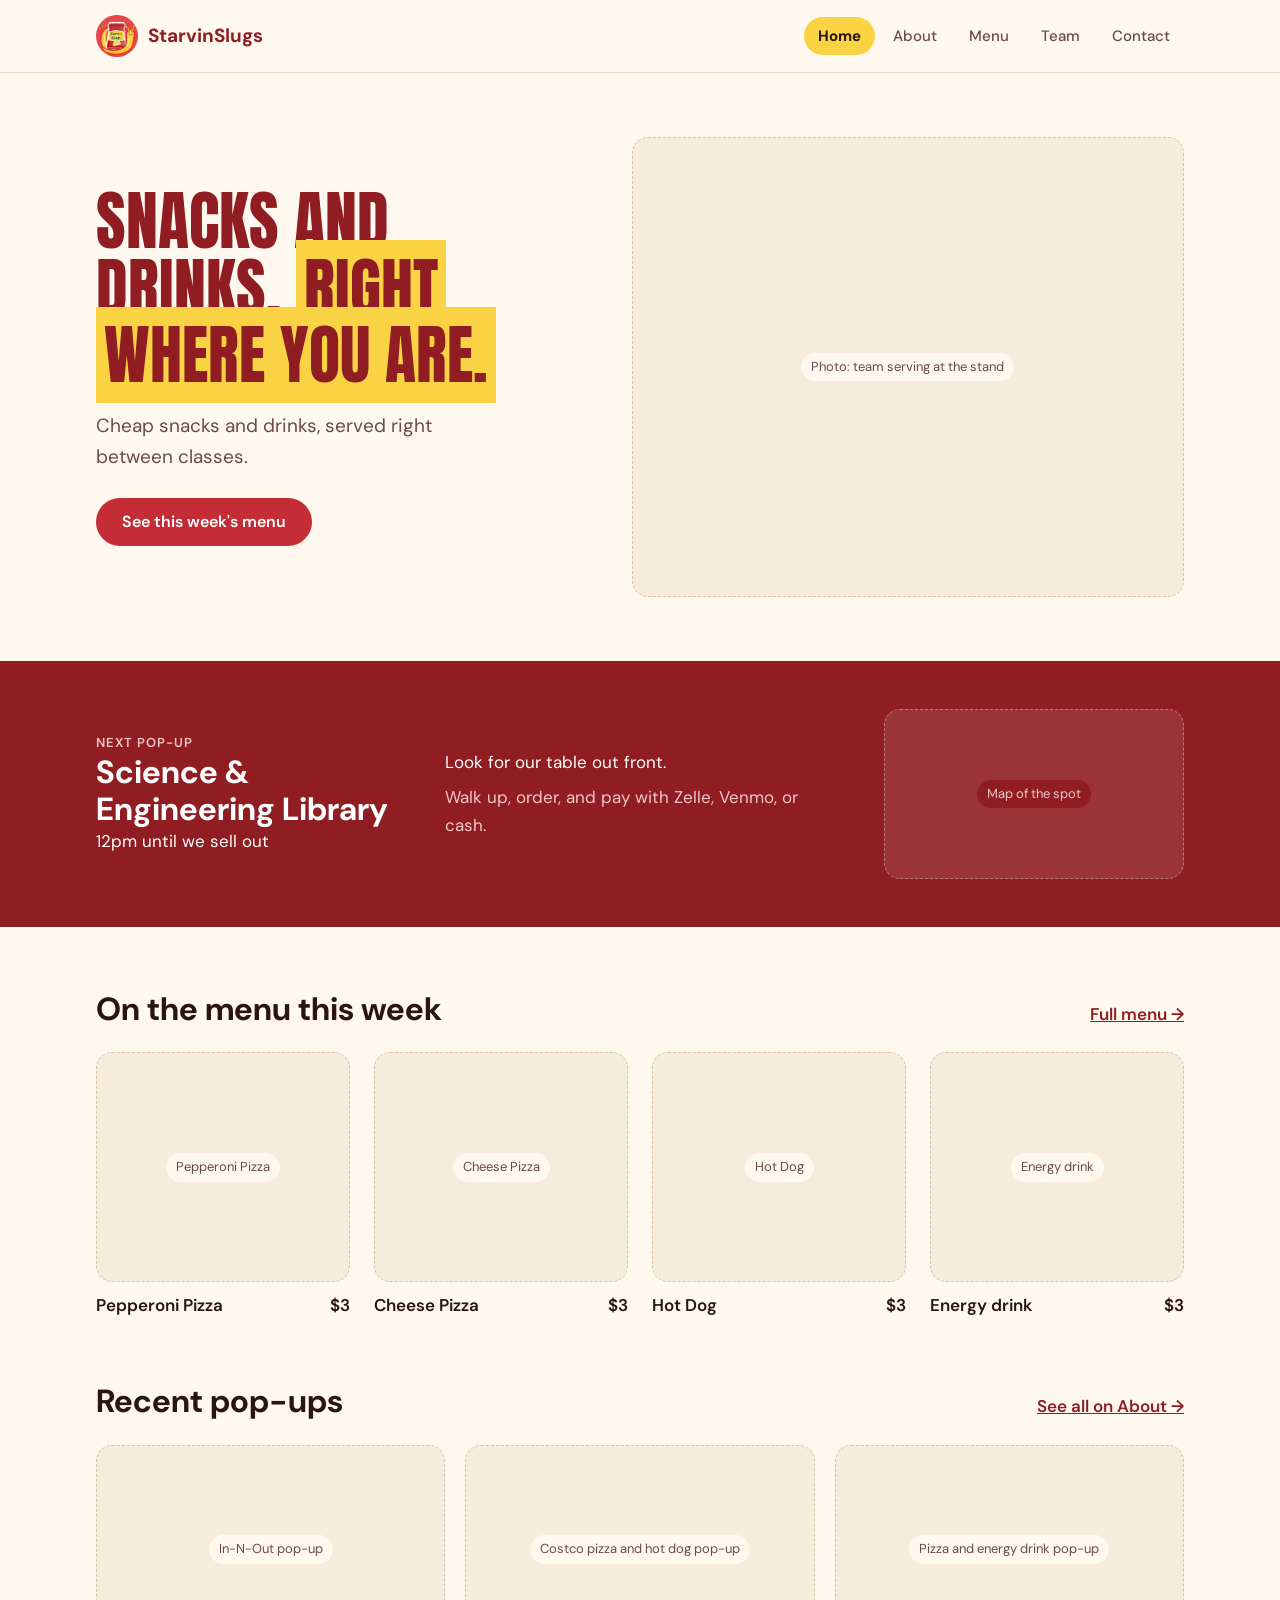
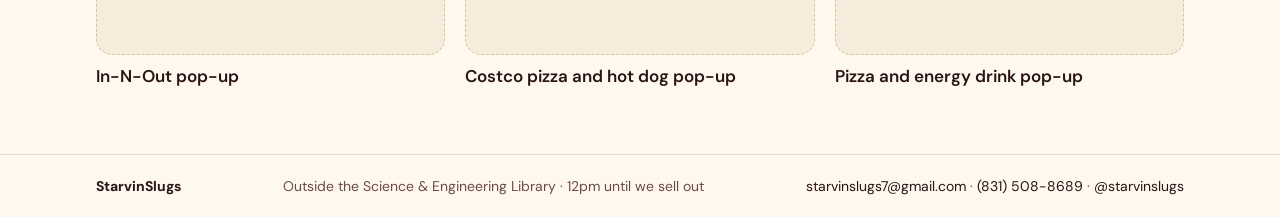
==== index.html @ a4594f16 "Add files via upload" ====
<!doctype html>
<html lang="en">
<head>
  <meta charset="utf-8">
  <meta name="viewport" content="width=device-width, initial-scale=1">
  <title>StarvinSlugs — Snacks and drinks, right where you are</title>
  <meta name="description" content="Student-run snack stand selling cheap pizza, hot dogs, and energy drinks between classes.">
  <meta name="theme-color" content="#fff8ee">
  <link rel="icon" href="logo.png?v=2">
  <link rel="apple-touch-icon" href="logo.png?v=2">
  <link rel="preconnect" href="https://fonts.googleapis.com">
  <link rel="preconnect" href="https://fonts.gstatic.com" crossorigin>
  <link href="https://fonts.googleapis.com/css2?family=Anton&family=DM+Sans:wght@400;500;600;700&display=swap" rel="stylesheet">
  <link rel="stylesheet" href="styles.css">
</head>
<body data-page="home">
<main>

  <section class="wrap hero">
    <div>
      <h1>Snacks and drinks, <mark>right where you are.</mark></h1>
      <p>Cheap snacks and drinks, served right between classes.</p>
      <a class="btn" href="menu.html">See this week's menu</a>
    </div>
    <div data-photo="homeHero" data-label="Photo: team serving at the stand"></div>
  </section>

  <section class="band">
    <div class="wrap">
      <div>
        <div class="label">Next pop-up</div>
        <div class="big" data-fill="NEXT_POPUP.location"></div>
        <div data-fill="NEXT_POPUP.time"></div>
      </div>
      <div>
        <p data-fill="NEXT_POPUP.howToSpot"></p>
        <p style="color:#f3c7c9;margin-top:8px">Walk up, order, and pay with <span data-fill="SITE.payment"></span>.</p>
      </div>
      <div data-photo="map" data-label="Map of the spot"></div>
    </div>
  </section>

  <section class="wrap section">
    <div class="row-head"><h2 class="h2">On the menu this week</h2><a class="link" href="menu.html">Full menu →</a></div>
    <div class="tiles" id="home-menu"></div>
  </section>

  <section class="wrap section" style="padding-top:0">
    <div class="row-head"><h2 class="h2">Recent pop-ups</h2><a class="link" href="about.html">See all on About →</a></div>
    <div class="popups3" id="home-popups"></div>
  </section>
</main>
<script src="data.js"></script>
<script src="app.js"></script>
</body>
</html>
---- styles.css ----
/* ---------- Colors & fonts (from the logo) ---------- */
:root {
  --red: #c42d35;
  --red-dark: #8f1d22;
  --yellow: #f9d343;
  --cream: #fff8ee;
  --sand: #f6ecdc;
  --ink: #2a1414;
  --muted: #6b4a4a;
  --line: #ead9c4;
  --white: #ffffff;

  --font-display: "Anton", Impact, sans-serif;
  --font-body: "DM Sans", system-ui, sans-serif;
  --max: 1136px;
}

* { box-sizing: border-box; }
html { -webkit-text-size-adjust: 100%; }
body {
  margin: 0;
  background: var(--cream);
  color: var(--ink);
  font-family: var(--font-body);
  font-size: 17px;
  line-height: 1.6;
  display: flex;
  flex-direction: column;
  min-height: 100vh;
}
main { flex: 1; }
img { max-width: 100%; display: block; }
a { color: inherit; }
h1, h2, h3 { margin: 0; line-height: 1.15; text-wrap: balance; }
p { margin: 0; }
:focus-visible { outline: 3px solid var(--red); outline-offset: 3px; }

.wrap { width: 100%; max-width: var(--max); margin: 0 auto; padding-inline: 24px; }
.section { padding-block: 64px; }
.h2 { font-size: 32px; font-weight: 700; }
.muted { color: var(--muted); }
.label { font-size: 13px; font-weight: 600; letter-spacing: .08em; text-transform: uppercase; color: var(--muted); }
.row-head { display: flex; align-items: baseline; justify-content: space-between; gap: 16px; margin-bottom: 24px; flex-wrap: wrap; }
.link { font-weight: 600; color: var(--red-dark); }

/* ---------- Buttons ---------- */
.btn {
  display: inline-flex; align-items: center; justify-content: center;
  height: 48px; padding: 0 26px; border-radius: 999px;
  background: var(--red); color: var(--white); border: 0;
  font: inherit; font-size: 16px; font-weight: 600; text-decoration: none; cursor: pointer;
}
.btn:hover { background: var(--red-dark); }

/* ---------- Photos & placeholders ---------- */
.photo { position: relative; border-radius: 16px; overflow: hidden; background: var(--sand); }
.photo img { width: 100%; height: 100%; object-fit: cover; }
.photo.empty { display: flex; align-items: center; justify-content: center; border: 1.5px dashed #d8c3a5; }
.photo.empty span { font-size: 13px; color: var(--muted); background: var(--cream); padding: 4px 10px; border-radius: 999px; text-align: center; max-width: 85%; }

/* ---------- Header ---------- */
.site-header { position: sticky; top: 0; z-index: 10; background: rgba(255, 248, 238, .94); backdrop-filter: blur(8px); border-bottom: 1px solid var(--line); }
.site-header .wrap { display: flex; align-items: center; justify-content: space-between; height: 72px; gap: 16px; }
.brand { display: flex; align-items: center; gap: 10px; text-decoration: none; font-weight: 700; font-size: 19px; color: var(--red-dark); }
.brand img { width: 42px; height: 42px; border-radius: 50%; object-fit: cover; }
.nav { display: flex; gap: 4px; }
.nav a { padding: 7px 14px; border-radius: 999px; text-decoration: none; font-size: 15px; font-weight: 500; color: var(--muted); }
.nav a:hover { color: var(--ink); }
.nav a[aria-current="page"] { background: var(--yellow); color: var(--ink); font-weight: 700; }

/* ---------- Footer ---------- */
.site-footer { border-top: 1px solid var(--line); }
.site-footer .wrap { display: flex; flex-wrap: wrap; justify-content: space-between; gap: 8px 24px; padding-block: 20px; font-size: 14px; color: var(--muted); }
.site-footer b { color: var(--ink); }
.site-footer a { color: var(--ink); text-decoration: none; }

/* ---------- Home: hero ---------- */
.hero { display: grid; grid-template-columns: 1fr 1.15fr; gap: 56px; align-items: center; padding-block: 64px; }
.hero h1 { font-family: var(--font-display); font-weight: 400; font-size: 64px; line-height: 1.05; text-transform: uppercase; color: var(--red-dark); }
.hero h1 mark { background: var(--yellow); color: var(--red-dark); padding: 0 8px; -webkit-box-decoration-break: clone; box-decoration-break: clone; }
.hero p { font-size: 19px; color: var(--muted); margin: 22px 0 26px; max-width: 32ch; }
.hero .photo { height: 460px; }

/* ---------- Home: next pop-up band ---------- */
.band { background: var(--red-dark); color: var(--white); }
.band .wrap { display: grid; grid-template-columns: 1fr 1.3fr 300px; gap: 48px; align-items: center; padding-block: 48px; }
.band .label { color: #f3c7c9; }
.band .big { font-size: 32px; font-weight: 700; line-height: 1.15; }
.band .photo { height: 170px; background: rgba(255,255,255,.1); border-color: rgba(255,255,255,.35); }
.band .photo.empty span { background: var(--red-dark); color: #f3c7c9; }

/* ---------- Food tiles ---------- */
.tiles { display: grid; grid-template-columns: repeat(4, minmax(0, 1fr)); gap: 24px; }
.tile .photo { height: 230px; }
.tile .cap { display: flex; justify-content: space-between; gap: 12px; margin-top: 10px; font-weight: 600; }
.tile.sold { opacity: .5; }
.tile.sold .name { text-decoration: line-through; }

.popups3 { display: grid; grid-template-columns: repeat(3, minmax(0, 1fr)); gap: 20px; }
.popups3 .photo { height: 210px; }
.popup-cap { margin-top: 8px; font-weight: 600; }

/* ---------- About ---------- */
.intro h1 { font-size: 52px; font-weight: 700; }
.intro p { margin-top: 12px; font-size: 19px; color: var(--muted); max-width: 52ch; }
.split { display: grid; grid-template-columns: 1fr 1fr; gap: 56px; align-items: center; }
.split .photo { height: 380px; }
.split p { margin-top: 14px; font-size: 18px; color: var(--muted); }
.mission { background: var(--red-dark); color: var(--white); }
.mission .label { color: #f3c7c9; }
.mission p { margin-top: 12px; font-size: 32px; line-height: 1.35; font-weight: 600; max-width: 30ch; }
.collage { display: grid; grid-template-columns: 2fr 1fr; grid-template-rows: 210px 210px; gap: 16px; }
.collage .big { grid-row: 1 / 3; }

/* ---------- Menu ---------- */
.menu-head { display: flex; align-items: flex-end; justify-content: space-between; gap: 24px; flex-wrap: wrap; }
.menu-head h1 { font-size: 46px; font-weight: 700; }
.chip { background: var(--white); border: 1px solid var(--line); border-radius: 14px; padding: 14px 20px; display: flex; gap: 28px; flex-wrap: wrap; }
.chip b { display: block; }
.cards3 { display: grid; grid-template-columns: repeat(3, minmax(0, 1fr)); gap: 20px; }
.card { background: var(--white); border: 1px solid var(--line); border-radius: 16px; overflow: hidden; }
.card .photo { height: 210px; border-radius: 0; }
.card .body { padding: 16px 18px; display: flex; justify-content: space-between; gap: 12px; font-size: 17px; font-weight: 600; }
.card .note { display: block; font-size: 14px; font-weight: 400; color: var(--muted); }
.card.sold { opacity: .5; }
.card.sold .name { text-decoration: line-through; }
.badge { display: inline-block; margin-left: 6px; padding: 1px 8px; border-radius: 999px; background: var(--ink); color: var(--white); font-size: 11px; vertical-align: middle; }
.deals { background: var(--red-dark); color: var(--white); border-radius: 16px; padding: 24px; display: flex; flex-direction: column; gap: 14px; }
.deals h3 { font-size: 20px; }
.deals li { list-style: none; border-top: 1px solid rgba(255,255,255,.25); padding-top: 12px; display: flex; justify-content: space-between; gap: 12px; }
.deals ul { margin: 0; padding: 0; display: flex; flex-direction: column; gap: 12px; }
.deals small { display: block; color: #f3c7c9; font-size: 14px; }

/* ---------- Team ---------- */
.team-top { display: grid; grid-template-columns: 1fr 2fr; gap: 48px; align-items: center; }
.team-top h1 { font-size: 44px; font-weight: 700; }
.team-top .photo { height: 480px; }
.people { display: flex; flex-wrap: wrap; justify-content: center; gap: 28px 24px; }
.person { width: calc((100% - 72px) / 4); }
.person .photo { aspect-ratio: 1 / 1; max-width: 100%; }
.person b { display: block; margin-top: 10px; }
.person span { font-size: 13px; font-weight: 600; letter-spacing: .06em; text-transform: uppercase; color: var(--muted); }
.divider { border: 0; border-top: 1.5px solid var(--line); margin: 48px 0 32px; }

/* ---------- Contact ---------- */
.contact-top { display: grid; grid-template-columns: 1fr 1fr; gap: 64px; align-items: center; }
.contact-top h1 { font-size: 52px; font-weight: 700; }
.contact-top p { margin: 16px 0 22px; font-size: 18px; color: var(--muted); }
.email-row { display: flex; align-items: center; gap: 18px; flex-wrap: wrap; }
.email-row strong { font-size: 20px; }
.form-card { background: var(--sand); border-radius: 18px; padding: 32px; }
.form-card h2 { font-size: 24px; margin-bottom: 16px; }
form { display: flex; flex-direction: column; gap: 14px; }
fieldset { border: 0; margin: 0; padding: 0; display: flex; gap: 20px; align-items: center; flex-wrap: wrap; }
legend { font-size: 14px; font-weight: 600; margin-bottom: 6px; padding: 0; }
.field { display: flex; flex-direction: column; gap: 6px; font-size: 14px; font-weight: 600; }
.field input { height: 46px; border: 1.5px solid #d8c3a5; border-radius: 10px; padding: 0 12px; font: inherit; font-weight: 400; background: var(--white); color: var(--ink); }
.radio { display: flex; gap: 6px; align-items: center; font-size: 15px; }
.form-msg { font-size: 14px; font-weight: 600; color: var(--red-dark); }
.faq { display: grid; grid-template-columns: repeat(3, minmax(0, 1fr)); gap: 28px 48px; }
.faq div { border-top: 1.5px solid var(--line); padding-top: 16px; }
.faq h3 { font-size: 18px; }
.faq p { margin-top: 6px; color: var(--muted); }

/* ---------- Tablets ---------- */
@media (max-width: 960px) {
  .band .wrap { grid-template-columns: 1fr 1fr; }
  .band .photo { grid-column: 1 / -1; }
  .tiles { grid-template-columns: repeat(2, minmax(0, 1fr)); }
  .faq { grid-template-columns: 1fr; }
}

/* ---------- Phones ---------- */
@media (max-width: 720px) {
  body { font-size: 16px; }
  .wrap { padding-inline: 16px; }
  .section { padding-block: 40px; }
  .h2 { font-size: 24px; }
  .site-header .wrap { height: 60px; }
  .brand span { display: none; }
  .brand img { width: 34px; height: 34px; }
  .nav a { padding: 6px 8px; font-size: 13px; }
  .hero, .split, .team-top, .contact-top { grid-template-columns: 1fr; gap: 24px; }
  .hero { padding-block: 24px 40px; }
  .hero .photo { order: -1; height: 260px; }
  .hero h1 { font-size: 40px; }
  .band .wrap { grid-template-columns: 1fr; gap: 16px; padding-block: 28px; }
  .band .big { font-size: 26px; }
  .tile .photo { height: 150px; }
  .popups3 { grid-template-columns: repeat(3, minmax(0, 1fr)); gap: 10px; }
  .popups3 .photo { height: 110px; }
  .popup-cap { font-size: 13px; }
  .intro h1, .contact-top h1 { font-size: 36px; }
  .split .photo { height: 220px; order: 2; }
  .mission p { font-size: 22px; }
  .collage { grid-template-columns: 1fr 1fr; grid-template-rows: 200px 120px; }
  .collage .big { grid-row: auto; grid-column: 1 / -1; }
  .menu-head h1 { font-size: 32px; }
  .cards3 { grid-template-columns: 1fr; }
  .card .photo { height: 180px; }
  .team-top h1 { font-size: 34px; }
  .team-top .photo { height: 240px; }
  .person { width: calc((100% - 14px) / 2); }
  .people { gap: 20px 14px; }
  .form-card { padding: 20px; }
  .form-card .btn { width: 100%; }
}

@media (prefers-reduced-motion: reduce) { * { transition: none !important; } }
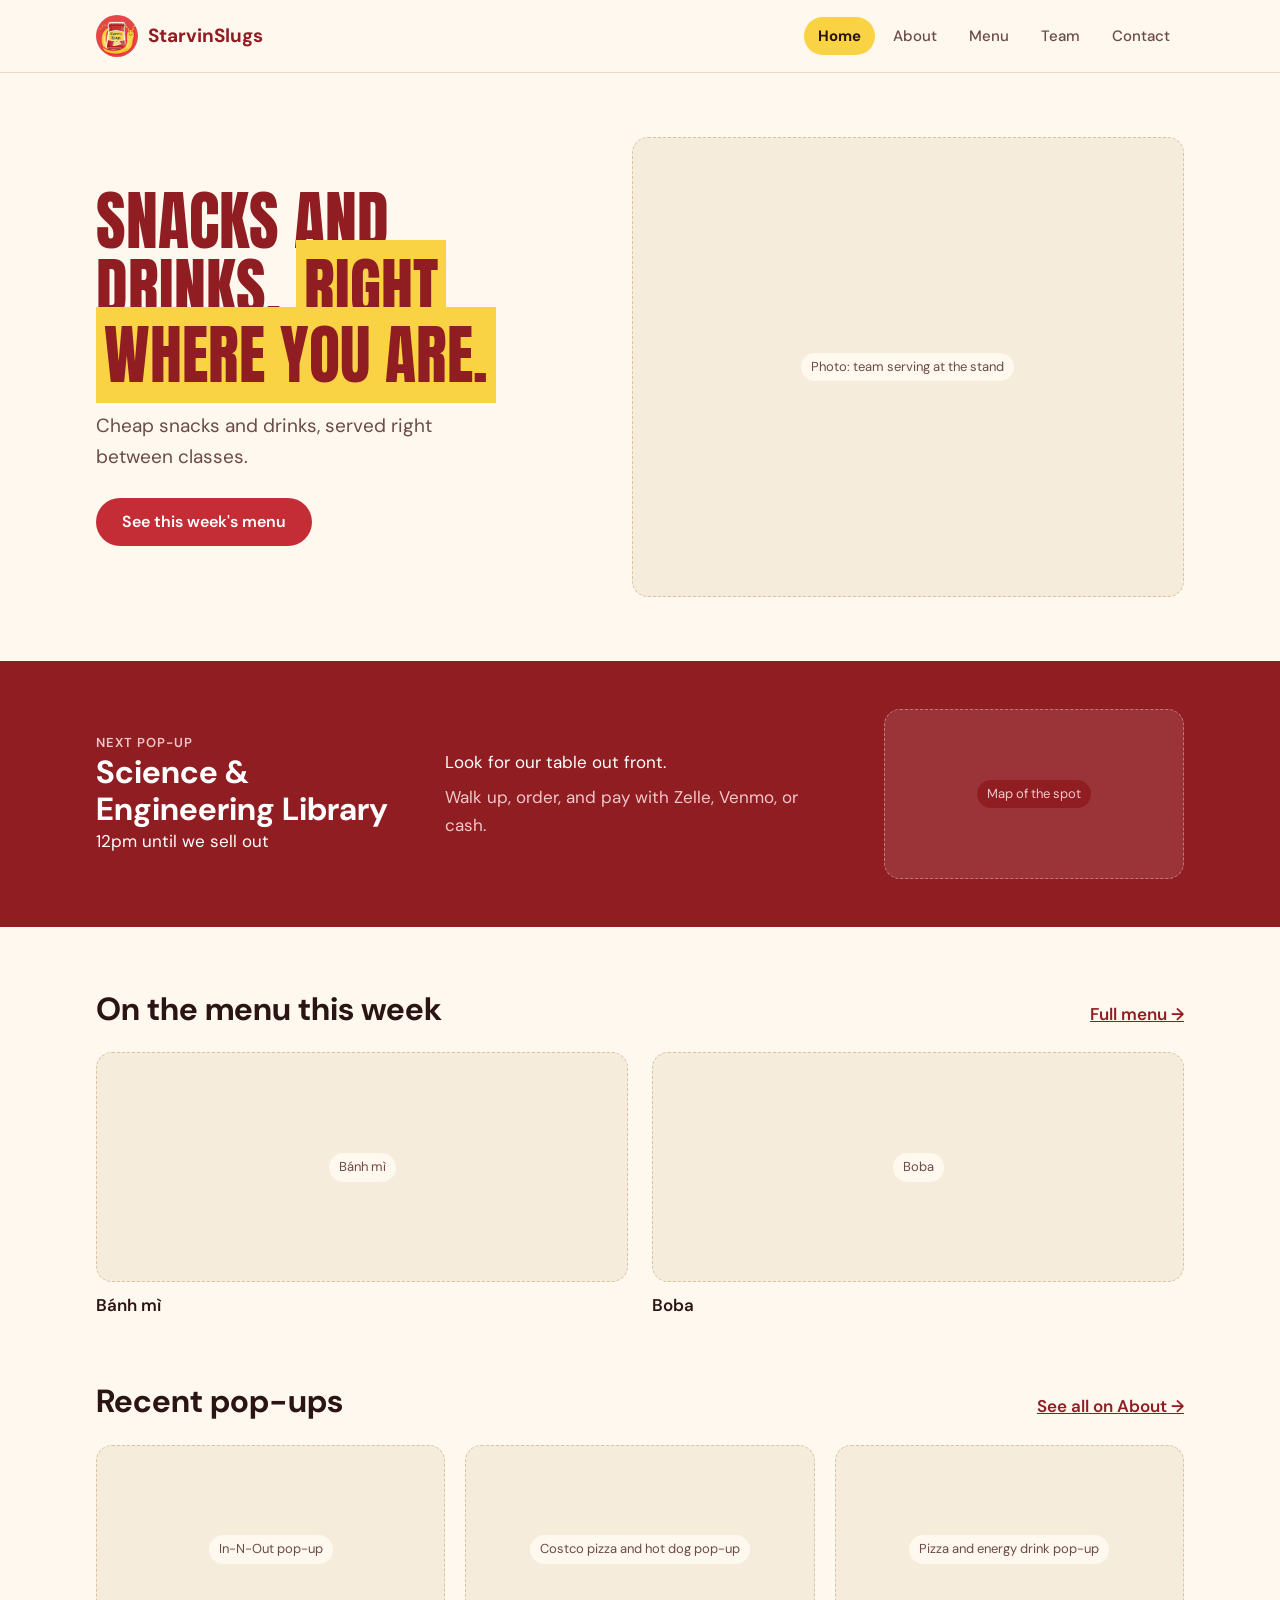
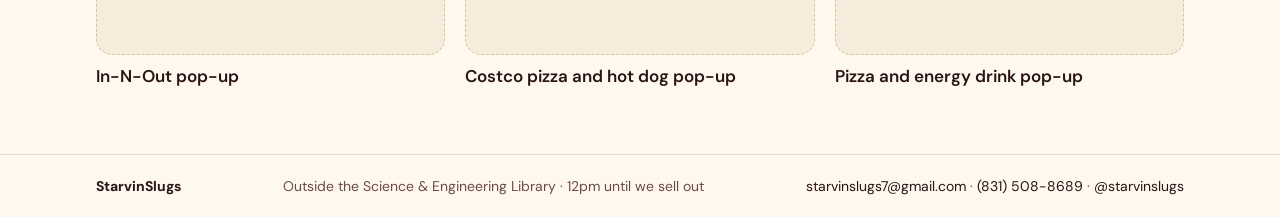
==== commit ee06de43: "Add files via upload" ====
--- a/index.html
+++ b/index.html
@@ -4,7 +4,7 @@
   <meta charset="utf-8">
   <meta name="viewport" content="width=device-width, initial-scale=1">
   <title>StarvinSlugs — Snacks and drinks, right where you are</title>
-  <meta name="description" content="Student-run snack stand selling cheap pizza, hot dogs, and energy drinks between classes.">
+  <meta name="description" content="Student-run snack stand selling bánh mì and boba between classes.">
   <meta name="theme-color" content="#fff8ee">
   <link rel="icon" href="logo.png?v=2">
   <link rel="apple-touch-icon" href="logo.png?v=2">
--- a/styles.css
+++ b/styles.css
@@ -90,7 +90,7 @@
 .band .photo.empty span { background: var(--red-dark); color: #f3c7c9; }
 
 /* ---------- Food tiles ---------- */
-.tiles { display: grid; grid-template-columns: repeat(4, minmax(0, 1fr)); gap: 24px; }
+.tiles { display: grid; grid-template-columns: repeat(auto-fit, minmax(220px, 1fr)); gap: 24px; }
 .tile .photo { height: 230px; }
 .tile .cap { display: flex; justify-content: space-between; gap: 12px; margin-top: 10px; font-weight: 600; }
 .tile.sold { opacity: .5; }
@@ -130,6 +130,11 @@
 .deals li { list-style: none; border-top: 1px solid rgba(255,255,255,.25); padding-top: 12px; display: flex; justify-content: space-between; gap: 12px; }
 .deals ul { margin: 0; padding: 0; display: flex; flex-direction: column; gap: 12px; }
 .deals small { display: block; color: #f3c7c9; font-size: 14px; }
+
+.menu-cols { display: grid; grid-template-columns: 1fr 1fr; gap: 24px; align-items: start; }
+.stack { display: flex; flex-direction: column; gap: 20px; }
+.stack .card .photo { height: 300px; }
+.stack .deals { margin-top: 0; }
 
 /* ---------- Team ---------- */
 .team-top { display: grid; grid-template-columns: 1fr 2fr; gap: 48px; align-items: center; }
@@ -166,7 +171,6 @@
 @media (max-width: 960px) {
   .band .wrap { grid-template-columns: 1fr 1fr; }
   .band .photo { grid-column: 1 / -1; }
-  .tiles { grid-template-columns: repeat(2, minmax(0, 1fr)); }
   .faq { grid-template-columns: 1fr; }
 }
 
@@ -196,7 +200,8 @@
   .collage { grid-template-columns: 1fr 1fr; grid-template-rows: 200px 120px; }
   .collage .big { grid-row: auto; grid-column: 1 / -1; }
   .menu-head h1 { font-size: 32px; }
-  .cards3 { grid-template-columns: 1fr; }
+  .cards3, .menu-cols { grid-template-columns: 1fr; }
+  .stack .card .photo { height: 200px; }
   .card .photo { height: 180px; }
   .team-top h1 { font-size: 34px; }
   .team-top .photo { height: 240px; }
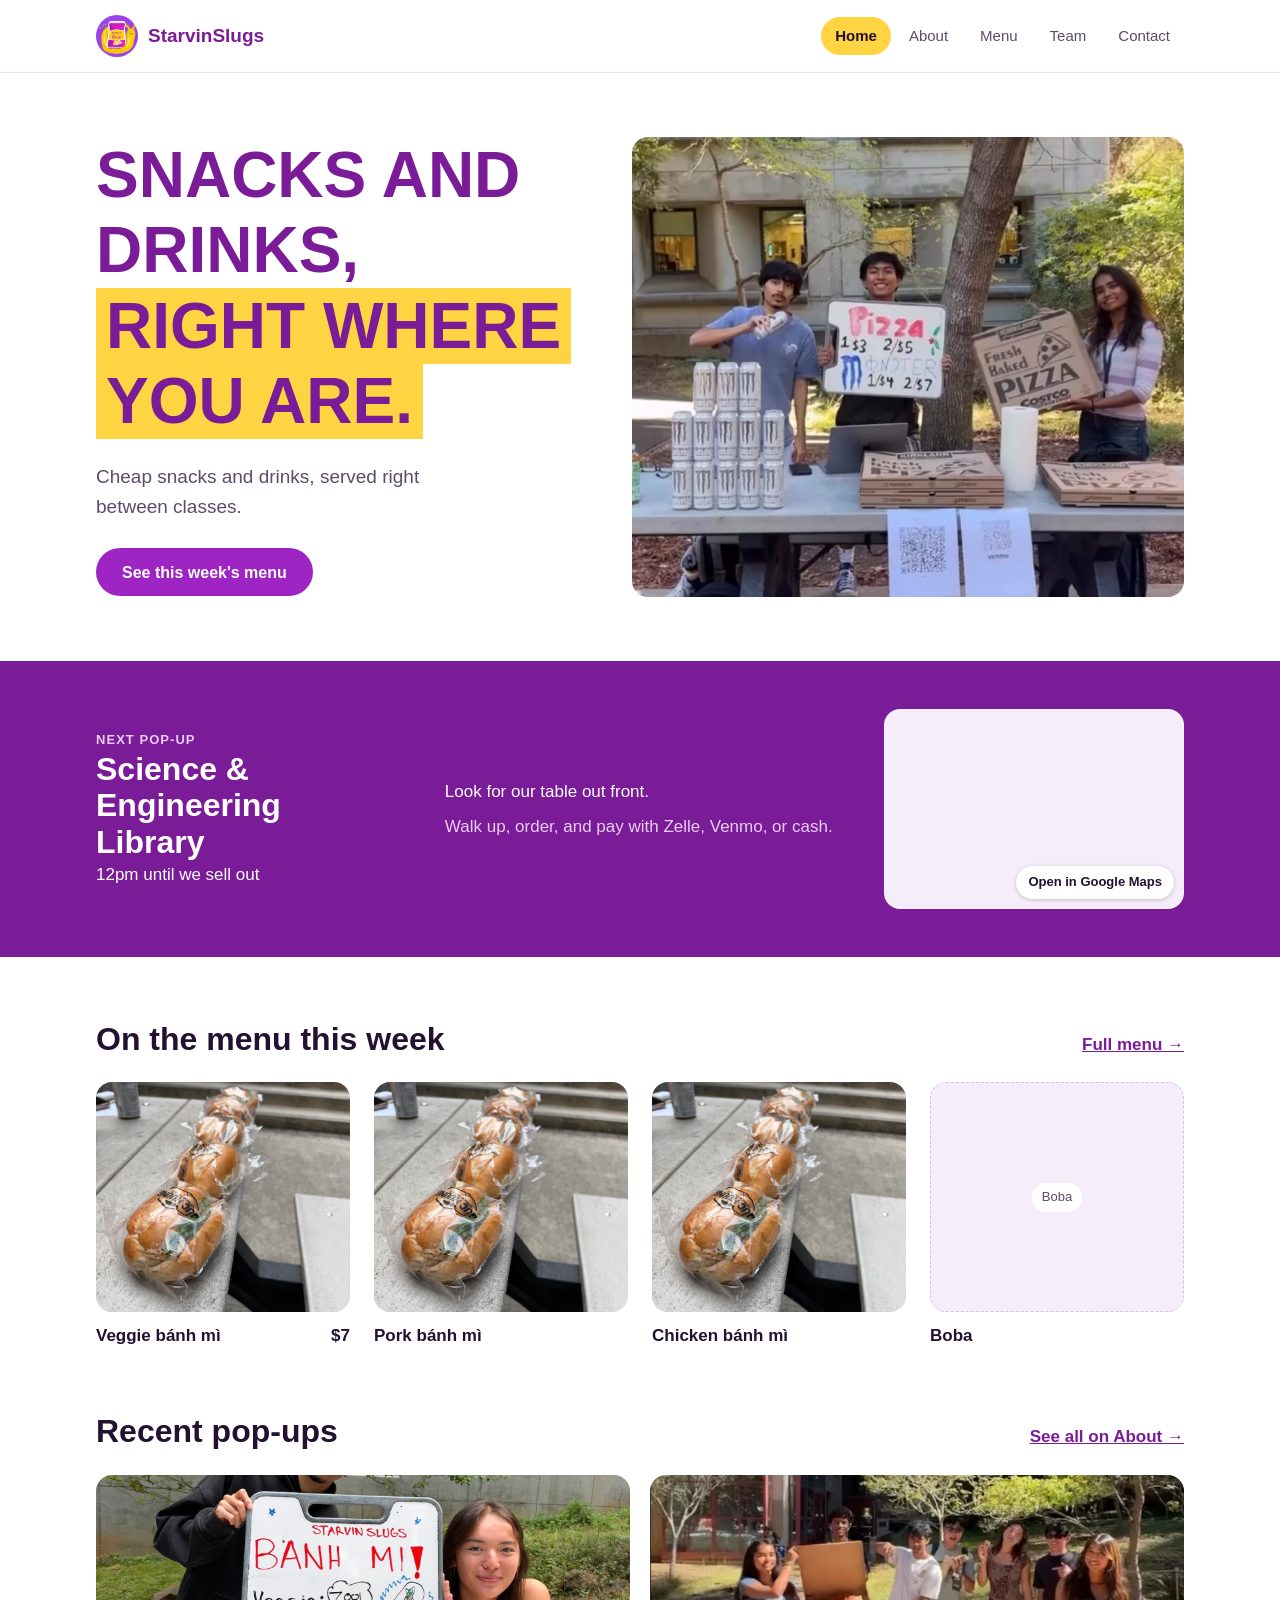
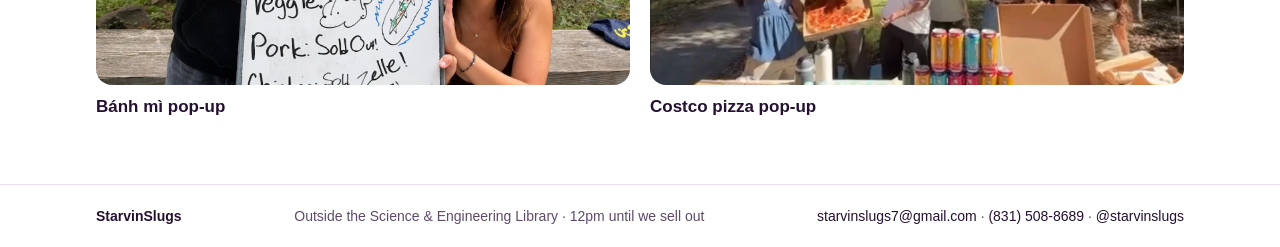
==== commit 5722a98f: "Add files via upload" ====
--- a/index.html
+++ b/index.html
@@ -5,12 +5,9 @@
   <meta name="viewport" content="width=device-width, initial-scale=1">
   <title>StarvinSlugs — Snacks and drinks, right where you are</title>
   <meta name="description" content="Student-run snack stand selling bánh mì and boba between classes.">
-  <meta name="theme-color" content="#fff8ee">
-  <link rel="icon" href="logo.png?v=2">
-  <link rel="apple-touch-icon" href="logo.png?v=2">
-  <link rel="preconnect" href="https://fonts.googleapis.com">
-  <link rel="preconnect" href="https://fonts.gstatic.com" crossorigin>
-  <link href="https://fonts.googleapis.com/css2?family=Anton&family=DM+Sans:wght@400;500;600;700&display=swap" rel="stylesheet">
+  <meta name="theme-color" content="#ffffff">
+  <link rel="icon" href="logo.png?v=3">
+  <link rel="apple-touch-icon" href="logo.png?v=3">
   <link rel="stylesheet" href="styles.css">
 </head>
 <body data-page="home">
@@ -34,7 +31,7 @@
       </div>
       <div>
         <p data-fill="NEXT_POPUP.howToSpot"></p>
-        <p style="color:#f3c7c9;margin-top:8px">Walk up, order, and pay with <span data-fill="SITE.payment"></span>.</p>
+        <p style="color:#e9cdf4;margin-top:8px">Walk up, order, and pay with <span data-fill="SITE.payment"></span>.</p>
       </div>
       <div data-photo="map" data-label="Map of the spot"></div>
     </div>
--- a/styles.css
+++ b/styles.css
@@ -1,17 +1,17 @@
-/* ---------- Colors & fonts (from the logo) ---------- */
+/* ---------- Colors & fonts (from the branding guide) ---------- */
 :root {
-  --red: #c42d35;
-  --red-dark: #8f1d22;
-  --yellow: #f9d343;
-  --cream: #fff8ee;
-  --sand: #f6ecdc;
-  --ink: #2a1414;
-  --muted: #6b4a4a;
-  --line: #ead9c4;
+  --red: #9f24c4;
+  --red-dark: #7a1b97;
+  --yellow: #ffd442;
+  --cream: #ffffff;
+  --sand: #f5eefa;
+  --ink: #241030;
+  --muted: #5e4a6b;
+  --line: #eadff2;
   --white: #ffffff;
 
-  --font-display: "Anton", Impact, sans-serif;
-  --font-body: "DM Sans", system-ui, sans-serif;
+  --font-display: "Helvetica Neue", Helvetica, Arial, sans-serif;
+  --font-body: "Helvetica Neue", Helvetica, Arial, sans-serif;
   --max: 1136px;
 }
 
@@ -55,11 +55,11 @@
 /* ---------- Photos & placeholders ---------- */
 .photo { position: relative; border-radius: 16px; overflow: hidden; background: var(--sand); }
 .photo img { width: 100%; height: 100%; object-fit: cover; }
-.photo.empty { display: flex; align-items: center; justify-content: center; border: 1.5px dashed #d8c3a5; }
+.photo.empty { display: flex; align-items: center; justify-content: center; border: 1.5px dashed #d5c3e3; }
 .photo.empty span { font-size: 13px; color: var(--muted); background: var(--cream); padding: 4px 10px; border-radius: 999px; text-align: center; max-width: 85%; }
 
 /* ---------- Header ---------- */
-.site-header { position: sticky; top: 0; z-index: 10; background: rgba(255, 248, 238, .94); backdrop-filter: blur(8px); border-bottom: 1px solid var(--line); }
+.site-header { position: sticky; top: 0; z-index: 10; background: rgba(255, 255, 255, .94); backdrop-filter: blur(8px); border-bottom: 1px solid var(--line); }
 .site-header .wrap { display: flex; align-items: center; justify-content: space-between; height: 72px; gap: 16px; }
 .brand { display: flex; align-items: center; gap: 10px; text-decoration: none; font-weight: 700; font-size: 19px; color: var(--red-dark); }
 .brand img { width: 42px; height: 42px; border-radius: 50%; object-fit: cover; }
@@ -76,18 +76,18 @@
 
 /* ---------- Home: hero ---------- */
 .hero { display: grid; grid-template-columns: 1fr 1.15fr; gap: 56px; align-items: center; padding-block: 64px; }
-.hero h1 { font-family: var(--font-display); font-weight: 400; font-size: 64px; line-height: 1.05; text-transform: uppercase; color: var(--red-dark); }
-.hero h1 mark { background: var(--yellow); color: var(--red-dark); padding: 0 8px; -webkit-box-decoration-break: clone; box-decoration-break: clone; }
+.hero h1 { font-family: var(--font-display); font-weight: 700; font-size: 64px; line-height: 1.18; text-transform: uppercase; color: var(--red-dark); }
+.hero h1 mark { background: var(--yellow); color: var(--red-dark); padding: 2px 10px; -webkit-box-decoration-break: clone; box-decoration-break: clone; }
 .hero p { font-size: 19px; color: var(--muted); margin: 22px 0 26px; max-width: 32ch; }
 .hero .photo { height: 460px; }
 
 /* ---------- Home: next pop-up band ---------- */
 .band { background: var(--red-dark); color: var(--white); }
 .band .wrap { display: grid; grid-template-columns: 1fr 1.3fr 300px; gap: 48px; align-items: center; padding-block: 48px; }
-.band .label { color: #f3c7c9; }
+.band .label { color: #e9cdf4; }
 .band .big { font-size: 32px; font-weight: 700; line-height: 1.15; }
 .band .photo { height: 170px; background: rgba(255,255,255,.1); border-color: rgba(255,255,255,.35); }
-.band .photo.empty span { background: var(--red-dark); color: #f3c7c9; }
+.band .photo.empty span { background: var(--red-dark); color: #e9cdf4; }
 
 /* ---------- Food tiles ---------- */
 .tiles { display: grid; grid-template-columns: repeat(auto-fit, minmax(220px, 1fr)); gap: 24px; }
@@ -107,10 +107,12 @@
 .split .photo { height: 380px; }
 .split p { margin-top: 14px; font-size: 18px; color: var(--muted); }
 .mission { background: var(--red-dark); color: var(--white); }
-.mission .label { color: #f3c7c9; }
+.mission .label { color: #e9cdf4; }
 .mission p { margin-top: 12px; font-size: 32px; line-height: 1.35; font-weight: 600; max-width: 30ch; }
 .collage { display: grid; grid-template-columns: 2fr 1fr; grid-template-rows: 210px 210px; gap: 16px; }
 .collage .big { grid-row: 1 / 3; }
+.collage.two { grid-template-columns: 1fr 1fr; grid-template-rows: 320px; }
+.collage.two .big { grid-row: auto; }
 
 /* ---------- Menu ---------- */
 .menu-head { display: flex; align-items: flex-end; justify-content: space-between; gap: 24px; flex-wrap: wrap; }
@@ -129,7 +131,7 @@
 .deals h3 { font-size: 20px; }
 .deals li { list-style: none; border-top: 1px solid rgba(255,255,255,.25); padding-top: 12px; display: flex; justify-content: space-between; gap: 12px; }
 .deals ul { margin: 0; padding: 0; display: flex; flex-direction: column; gap: 12px; }
-.deals small { display: block; color: #f3c7c9; font-size: 14px; }
+.deals small { display: block; color: #e9cdf4; font-size: 14px; }
 
 .menu-cols { display: grid; grid-template-columns: 1fr 1fr; gap: 24px; align-items: start; }
 .stack { display: flex; flex-direction: column; gap: 20px; }
@@ -159,7 +161,7 @@
 fieldset { border: 0; margin: 0; padding: 0; display: flex; gap: 20px; align-items: center; flex-wrap: wrap; }
 legend { font-size: 14px; font-weight: 600; margin-bottom: 6px; padding: 0; }
 .field { display: flex; flex-direction: column; gap: 6px; font-size: 14px; font-weight: 600; }
-.field input { height: 46px; border: 1.5px solid #d8c3a5; border-radius: 10px; padding: 0 12px; font: inherit; font-weight: 400; background: var(--white); color: var(--ink); }
+.field input { height: 46px; border: 1.5px solid #d5c3e3; border-radius: 10px; padding: 0 12px; font: inherit; font-weight: 400; background: var(--white); color: var(--ink); }
 .radio { display: flex; gap: 6px; align-items: center; font-size: 15px; }
 .form-msg { font-size: 14px; font-weight: 600; color: var(--red-dark); }
 .faq { display: grid; grid-template-columns: repeat(3, minmax(0, 1fr)); gap: 28px 48px; }
@@ -199,6 +201,8 @@
   .mission p { font-size: 22px; }
   .collage { grid-template-columns: 1fr 1fr; grid-template-rows: 200px 120px; }
   .collage .big { grid-row: auto; grid-column: 1 / -1; }
+  .collage.two { grid-template-rows: 180px; }
+  .collage.two .big { grid-column: auto; }
   .menu-head h1 { font-size: 32px; }
   .cards3, .menu-cols { grid-template-columns: 1fr; }
   .stack .card .photo { height: 200px; }
@@ -212,3 +216,12 @@
 }
 
 @media (prefers-reduced-motion: reduce) { * { transition: none !important; } }
+
+/* Food photos: favor the lower part of the shot, where the food usually is */
+.card .photo img, .tile .photo img { object-position: 35% 75%; }
+
+/* Google Map */
+.photo.map { background: var(--sand); }
+.photo.map iframe { width: 100%; height: 100%; border: 0; display: block; }
+.map-link { position: absolute; right: 10px; bottom: 10px; background: var(--white); color: var(--ink); font-size: 13px; font-weight: 600; text-decoration: none; padding: 6px 12px; border-radius: 999px; box-shadow: 0 1px 4px rgba(0,0,0,.2); }
+.band .photo.map { height: 200px; }
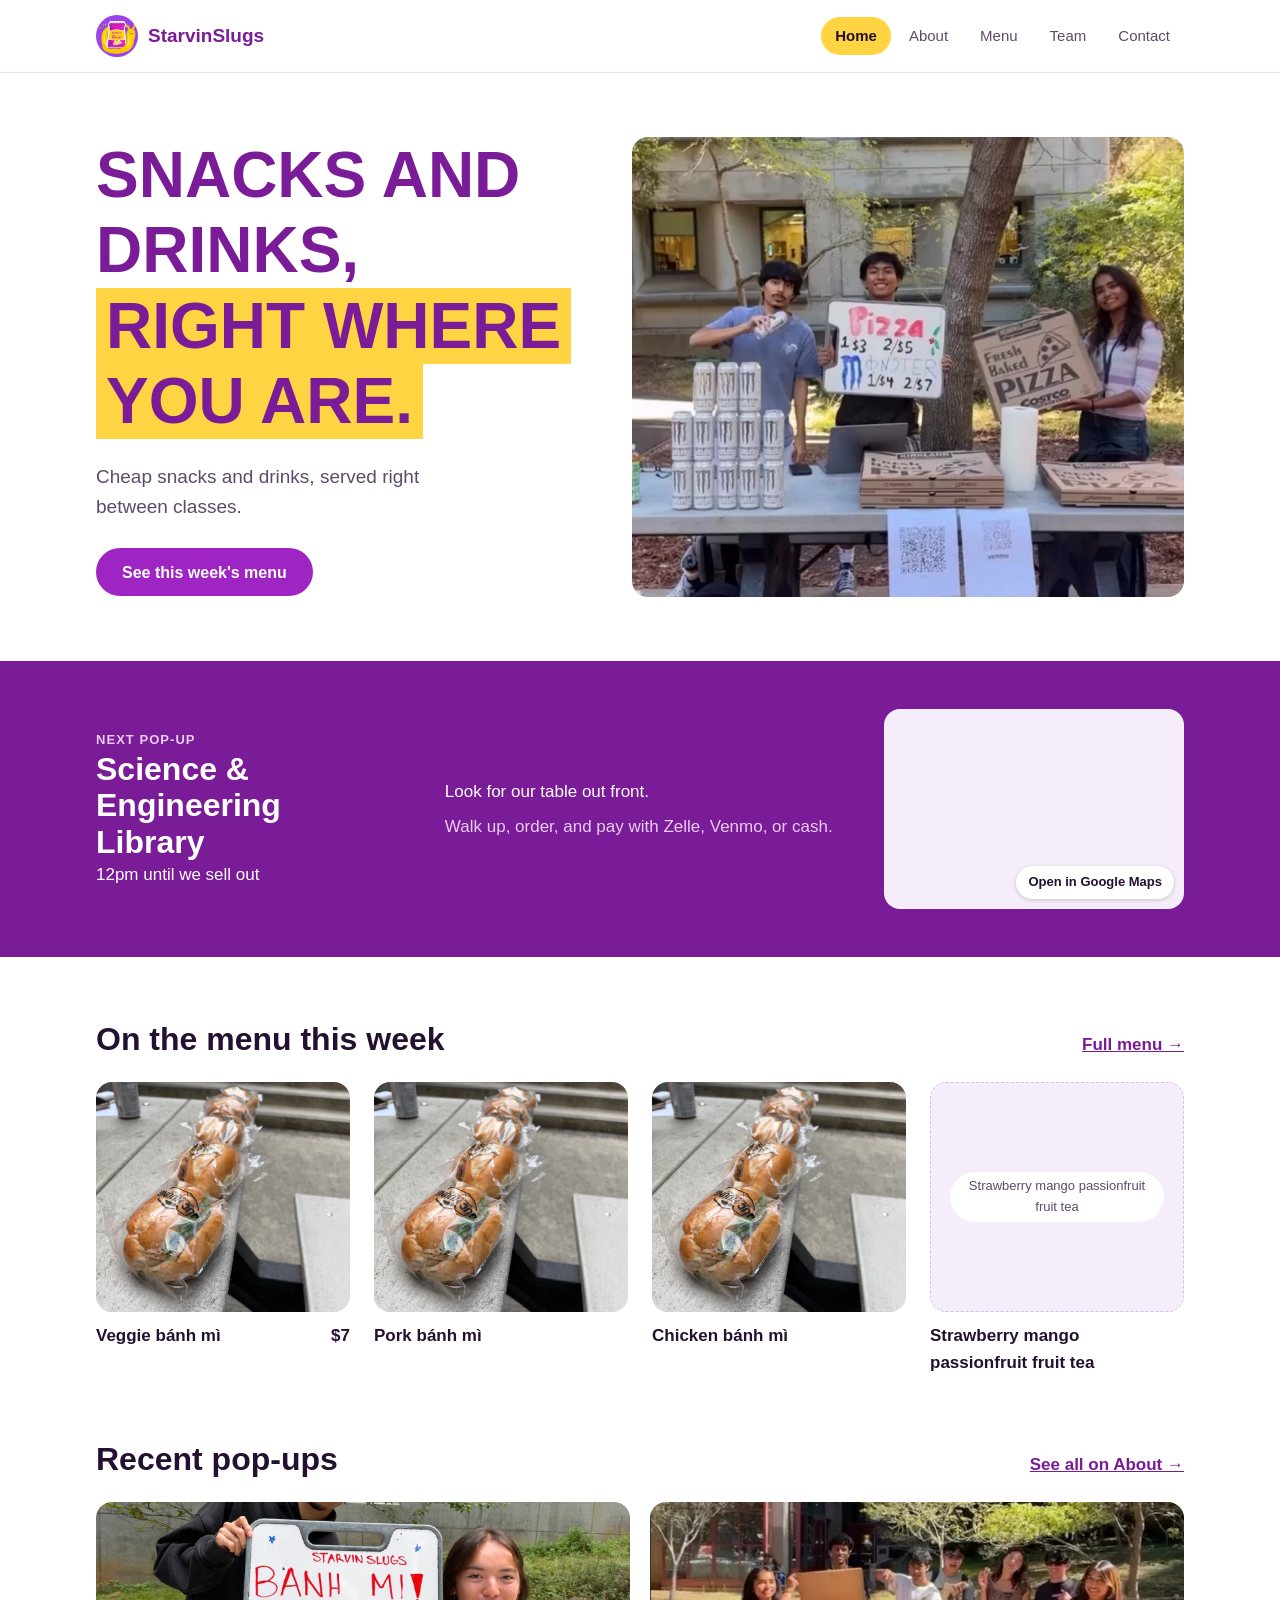
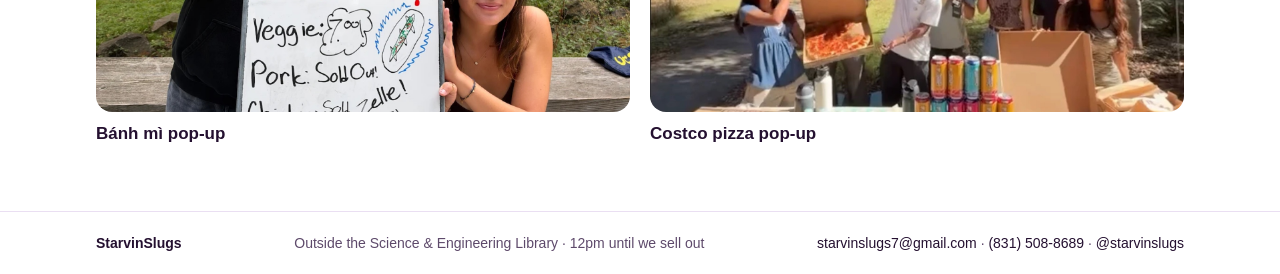
==== commit 542c49d6: "Add files via upload" ====
--- a/index.html
+++ b/index.html
@@ -4,7 +4,7 @@
   <meta charset="utf-8">
   <meta name="viewport" content="width=device-width, initial-scale=1">
   <title>StarvinSlugs — Snacks and drinks, right where you are</title>
-  <meta name="description" content="Student-run snack stand selling bánh mì and boba between classes.">
+  <meta name="description" content="Student-run snack stand selling food and drinks between classes.">
   <meta name="theme-color" content="#ffffff">
   <link rel="icon" href="logo.png?v=3">
   <link rel="apple-touch-icon" href="logo.png?v=3">
--- a/styles.css
+++ b/styles.css
@@ -10,8 +10,8 @@
   --line: #eadff2;
   --white: #ffffff;
 
-  --font-display: "Helvetica Neue", Helvetica, Arial, sans-serif;
-  --font-body: "Helvetica Neue", Helvetica, Arial, sans-serif;
+  --font-display: -apple-system, BlinkMacSystemFont, "SF Pro Display", "SF Pro Text", "Helvetica Neue", Helvetica, Arial, sans-serif;
+  --font-body: -apple-system, BlinkMacSystemFont, "SF Pro Display", "SF Pro Text", "Helvetica Neue", Helvetica, Arial, sans-serif;
   --max: 1136px;
 }
 
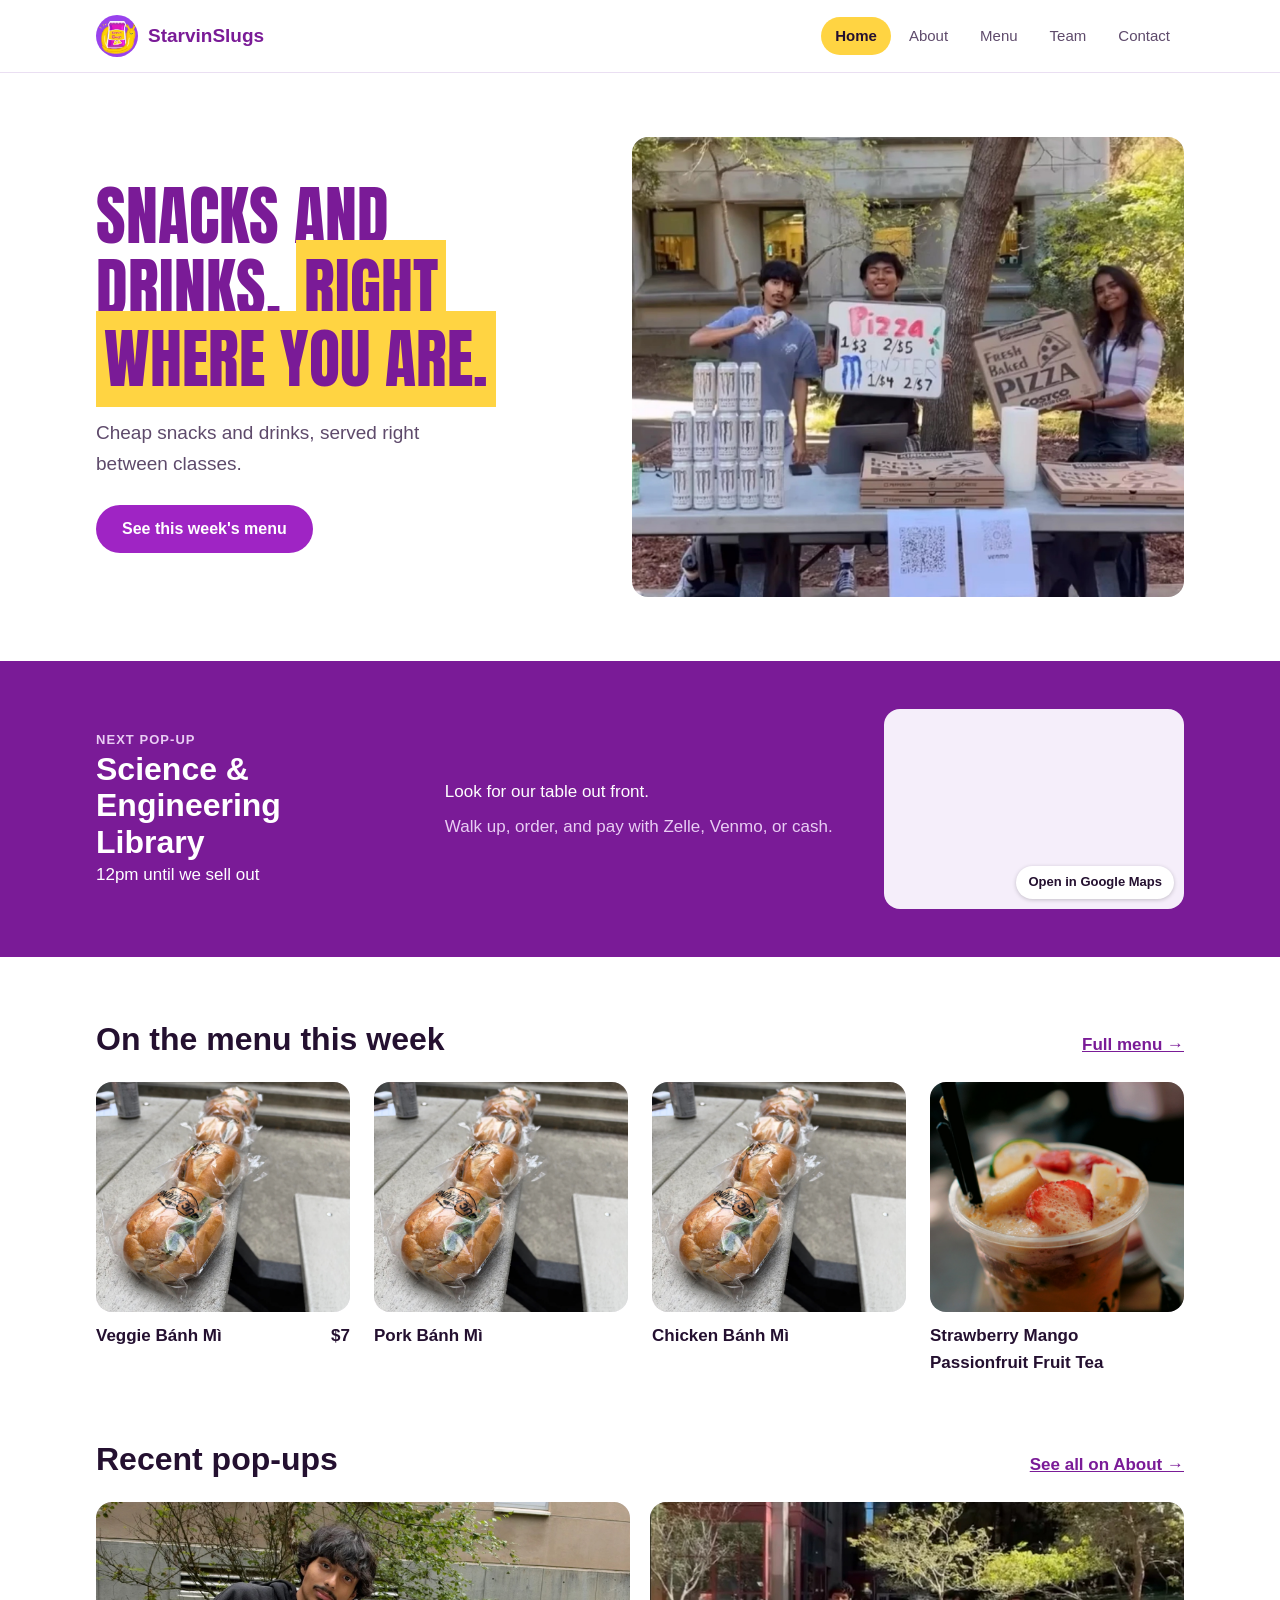
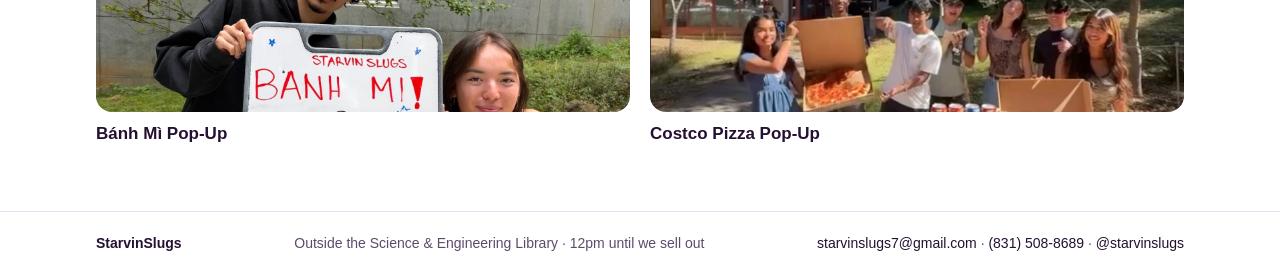
==== commit feb3f8ac: "Add files via upload" ====
--- a/index.html
+++ b/index.html
@@ -8,6 +8,9 @@
   <meta name="theme-color" content="#ffffff">
   <link rel="icon" href="logo.png?v=3">
   <link rel="apple-touch-icon" href="logo.png?v=3">
+  <link rel="preconnect" href="https://fonts.googleapis.com">
+  <link rel="preconnect" href="https://fonts.gstatic.com" crossorigin>
+  <link href="https://fonts.googleapis.com/css2?family=Anton&display=swap" rel="stylesheet">
   <link rel="stylesheet" href="styles.css">
 </head>
 <body data-page="home">
--- a/styles.css
+++ b/styles.css
@@ -76,8 +76,8 @@
 
 /* ---------- Home: hero ---------- */
 .hero { display: grid; grid-template-columns: 1fr 1.15fr; gap: 56px; align-items: center; padding-block: 64px; }
-.hero h1 { font-family: var(--font-display); font-weight: 700; font-size: 64px; line-height: 1.18; text-transform: uppercase; color: var(--red-dark); }
-.hero h1 mark { background: var(--yellow); color: var(--red-dark); padding: 2px 10px; -webkit-box-decoration-break: clone; box-decoration-break: clone; }
+.hero h1 { font-family: "Anton", Impact, sans-serif; font-weight: 400; font-size: 64px; line-height: 1.12; text-transform: uppercase; color: var(--red-dark); }
+.hero h1 mark { background: var(--yellow); color: var(--red-dark); padding: 0 8px; -webkit-box-decoration-break: clone; box-decoration-break: clone; }
 .hero p { font-size: 19px; color: var(--muted); margin: 22px 0 26px; max-width: 32ch; }
 .hero .photo { height: 460px; }
 
@@ -225,3 +225,6 @@
 .photo.map iframe { width: 100%; height: 100%; border: 0; display: block; }
 .map-link { position: absolute; right: 10px; bottom: 10px; background: var(--white); color: var(--ink); font-size: 13px; font-weight: 600; text-decoration: none; padding: 6px 12px; border-radius: 999px; box-shadow: 0 1px 4px rgba(0,0,0,.2); }
 .band .photo.map { height: 200px; }
+
+/* Pop-up photos: keep faces in frame */
+.popups3 .photo img { object-position: 50% 0%; }
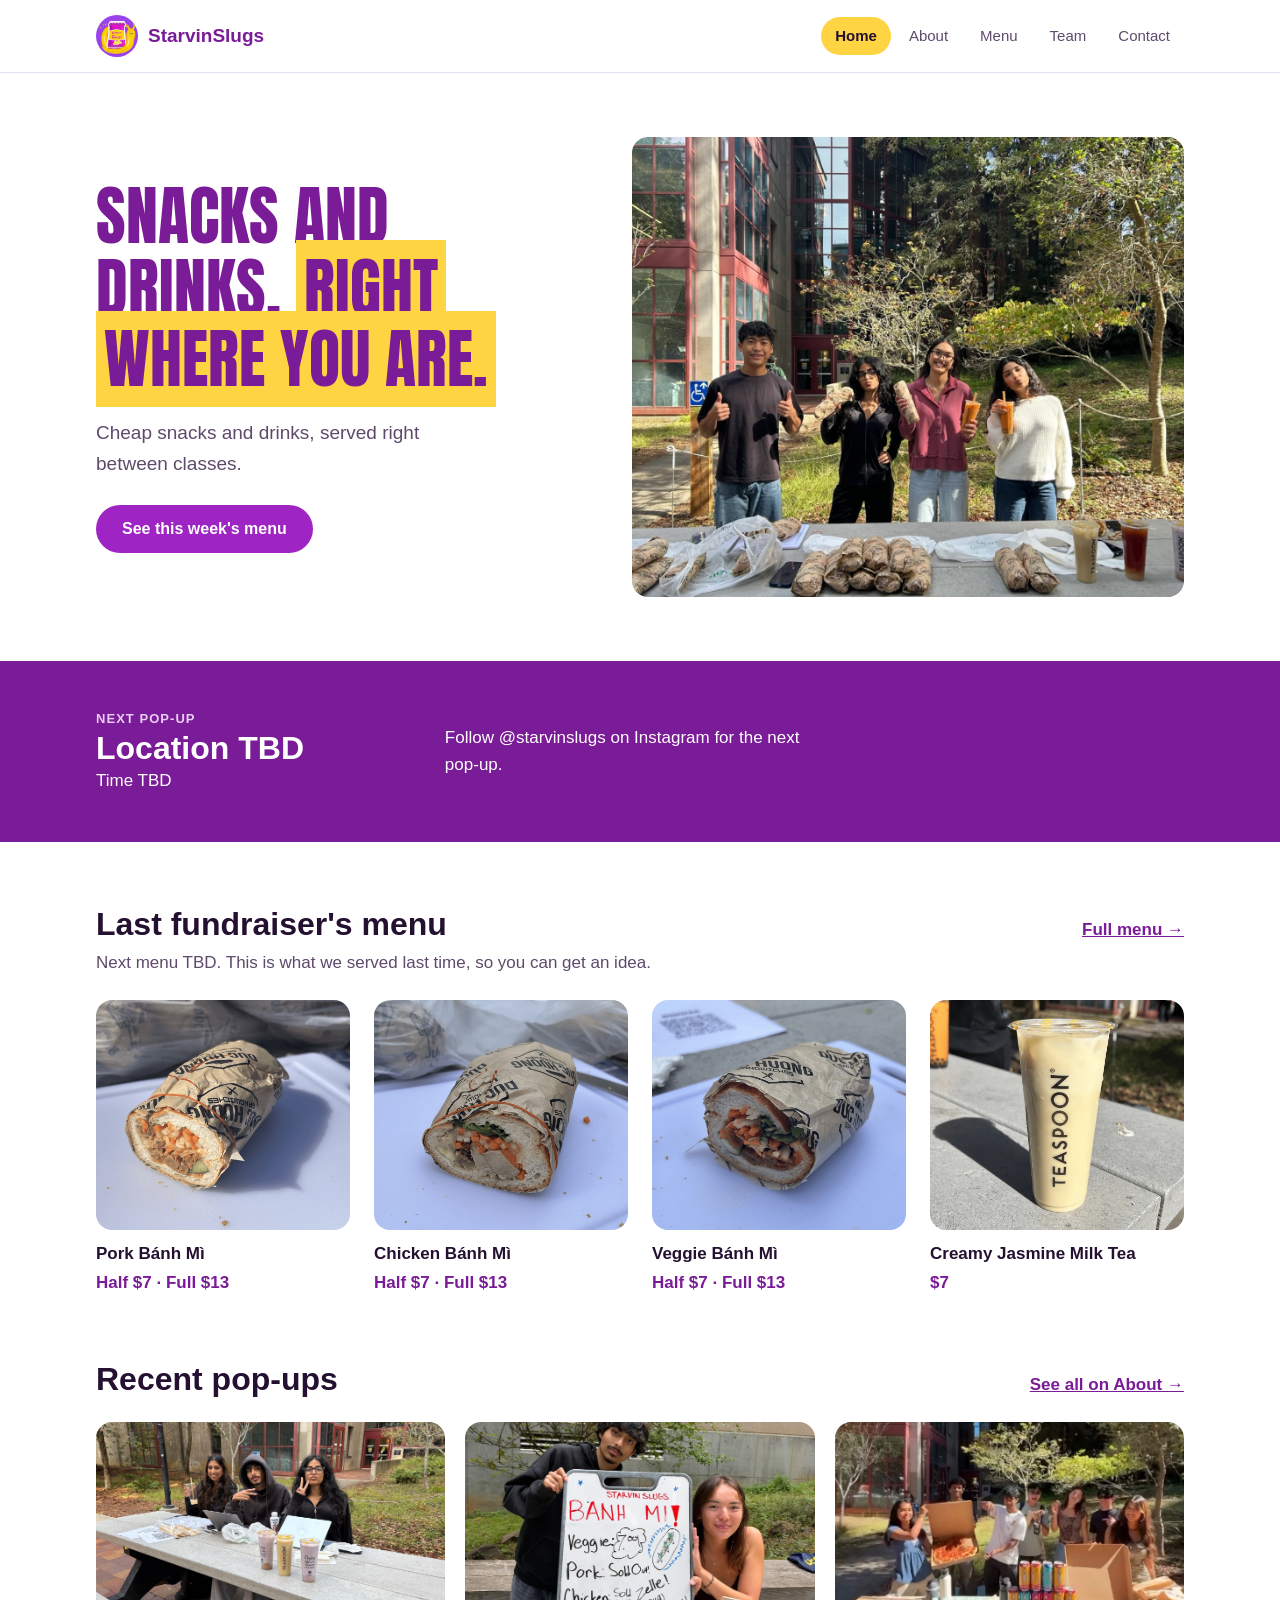
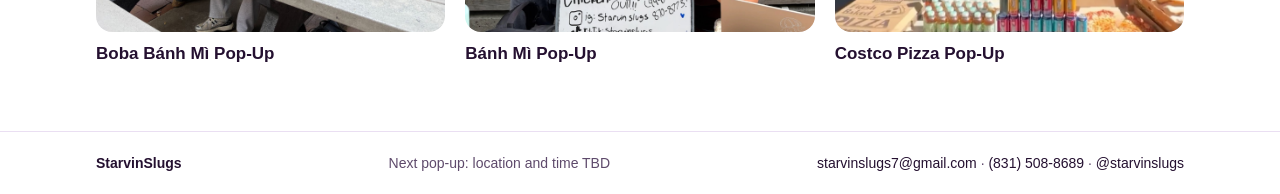
==== commit 1441e060: "Add files via upload" ====
--- a/index.html
+++ b/index.html
@@ -41,7 +41,7 @@
   </section>
 
   <section class="wrap section">
-    <div class="row-head"><h2 class="h2">On the menu this week</h2><a class="link" href="menu.html">Full menu →</a></div>
+    <div class="row-head"><h2 class="h2" id="home-menu-title">On the menu this week</h2><a class="link" href="menu.html">Full menu →</a></div>
     <div class="tiles" id="home-menu"></div>
   </section>
 
--- a/styles.css
+++ b/styles.css
@@ -68,6 +68,23 @@
 .nav a:hover { color: var(--ink); }
 .nav a[aria-current="page"] { background: var(--yellow); color: var(--ink); font-weight: 700; }
 
+/* ---------- Phone menu (three-line button + slide-out drawer) ---------- */
+.menu-toggle { display: none; }
+.drawer-backdrop { position: fixed; inset: 0; z-index: 50; background: rgba(36, 16, 48, .45); opacity: 0; pointer-events: none; transition: opacity .25s ease; }
+.drawer-backdrop.open { opacity: 1; pointer-events: auto; }
+.drawer { position: fixed; top: 0; right: 0; bottom: 0; z-index: 51; width: min(84vw, 340px); background: var(--white); display: flex; flex-direction: column; padding: 8px 20px 28px; box-shadow: -8px 0 30px rgba(0, 0, 0, .15); transform: translateX(100%); visibility: hidden; transition: transform .25s ease, visibility .25s; overflow-y: auto; }
+.drawer.open { transform: none; visibility: visible; }
+.drawer-top { display: flex; align-items: center; justify-content: space-between; height: 60px; margin-bottom: 8px; }
+.drawer-close { width: 44px; height: 44px; margin-right: -10px; border: 0; background: none; font-size: 34px; line-height: 1; color: var(--ink); cursor: pointer; }
+.drawer nav a { display: flex; align-items: center; justify-content: space-between; padding: 16px 2px; border-bottom: 1px solid var(--line); font-size: 22px; font-weight: 700; color: var(--ink); text-decoration: none; }
+.drawer nav a::after { content: "›"; font-size: 26px; font-weight: 400; color: var(--muted); }
+.drawer nav a[aria-current="page"] { color: var(--red-dark); }
+.drawer nav a[aria-current="page"]::before { content: ""; width: 4px; height: 26px; border-radius: 4px; background: var(--yellow); margin: 0 10px 0 -14px; }
+.drawer nav a[aria-current="page"] { justify-content: flex-start; }
+.drawer nav a[aria-current="page"]::after { margin-left: auto; }
+.drawer-foot { margin-top: auto; padding-top: 28px; display: flex; flex-direction: column; gap: 8px; font-size: 15px; color: var(--muted); }
+.drawer-foot a { color: var(--red-dark); font-weight: 600; text-decoration: none; }
+
 /* ---------- Footer ---------- */
 .site-footer { border-top: 1px solid var(--line); }
 .site-footer .wrap { display: flex; flex-wrap: wrap; justify-content: space-between; gap: 8px 24px; padding-block: 20px; font-size: 14px; color: var(--muted); }
@@ -92,7 +109,8 @@
 /* ---------- Food tiles ---------- */
 .tiles { display: grid; grid-template-columns: repeat(auto-fit, minmax(220px, 1fr)); gap: 24px; }
 .tile .photo { height: 230px; }
-.tile .cap { display: flex; justify-content: space-between; gap: 12px; margin-top: 10px; font-weight: 600; }
+.tile .cap { display: flex; flex-direction: column; gap: 2px; margin-top: 10px; font-weight: 600; }
+.tile .cap span:last-child { color: var(--red-dark); }
 .tile.sold { opacity: .5; }
 .tile.sold .name { text-decoration: line-through; }
 
@@ -135,7 +153,7 @@
 
 .menu-cols { display: grid; grid-template-columns: 1fr 1fr; gap: 24px; align-items: start; }
 .stack { display: flex; flex-direction: column; gap: 20px; }
-.stack .card .photo { height: 300px; }
+.stack .card .photo { height: auto; aspect-ratio: 4 / 3; }
 .stack .deals { margin-top: 0; }
 
 /* ---------- Team ---------- */
@@ -183,9 +201,10 @@
   .section { padding-block: 40px; }
   .h2 { font-size: 24px; }
   .site-header .wrap { height: 60px; }
-  .brand span { display: none; }
-  .brand img { width: 34px; height: 34px; }
-  .nav a { padding: 6px 8px; font-size: 13px; }
+  .brand img { width: 36px; height: 36px; }
+  .nav { display: none; }
+  .menu-toggle { display: flex; flex-direction: column; justify-content: center; gap: 5px; width: 44px; height: 44px; margin-right: -10px; padding: 10px; border: 0; background: none; cursor: pointer; }
+  .menu-toggle span { display: block; height: 2.5px; border-radius: 2px; background: var(--ink); }
   .hero, .split, .team-top, .contact-top { grid-template-columns: 1fr; gap: 24px; }
   .hero { padding-block: 24px 40px; }
   .hero .photo { order: -1; height: 260px; }
@@ -205,7 +224,7 @@
   .collage.two .big { grid-column: auto; }
   .menu-head h1 { font-size: 32px; }
   .cards3, .menu-cols { grid-template-columns: 1fr; }
-  .stack .card .photo { height: 200px; }
+  .stack .card .photo { height: auto; }
   .card .photo { height: 180px; }
   .team-top h1 { font-size: 34px; }
   .team-top .photo { height: 240px; }
@@ -217,8 +236,6 @@
 
 @media (prefers-reduced-motion: reduce) { * { transition: none !important; } }
 
-/* Food photos: favor the lower part of the shot, where the food usually is */
-.card .photo img, .tile .photo img { object-position: 35% 75%; }
 
 /* Google Map */
 .photo.map { background: var(--sand); }
@@ -226,5 +243,10 @@
 .map-link { position: absolute; right: 10px; bottom: 10px; background: var(--white); color: var(--ink); font-size: 13px; font-weight: 600; text-decoration: none; padding: 6px 12px; border-radius: 999px; box-shadow: 0 1px 4px rgba(0,0,0,.2); }
 .band .photo.map { height: 200px; }
 
-/* Pop-up photos: keep faces in frame */
-.popups3 .photo img { object-position: 50% 0%; }
+/* About pop-up collage: nudge photos up so faces aren't cut off */
+.collage .photo img { object-position: 50% 25%; }
+.card .body > span:last-child { white-space: nowrap; }
+.tbd { border: 1.5px dashed var(--line); border-radius: 16px; background: var(--sand); padding: 48px 24px; text-align: center; }
+.tbd h3 { font-size: 28px; font-weight: 700; margin-bottom: 8px; }
+.tbd a { color: var(--red-dark); font-weight: 600; }
+.last-title { margin-top: 40px; }
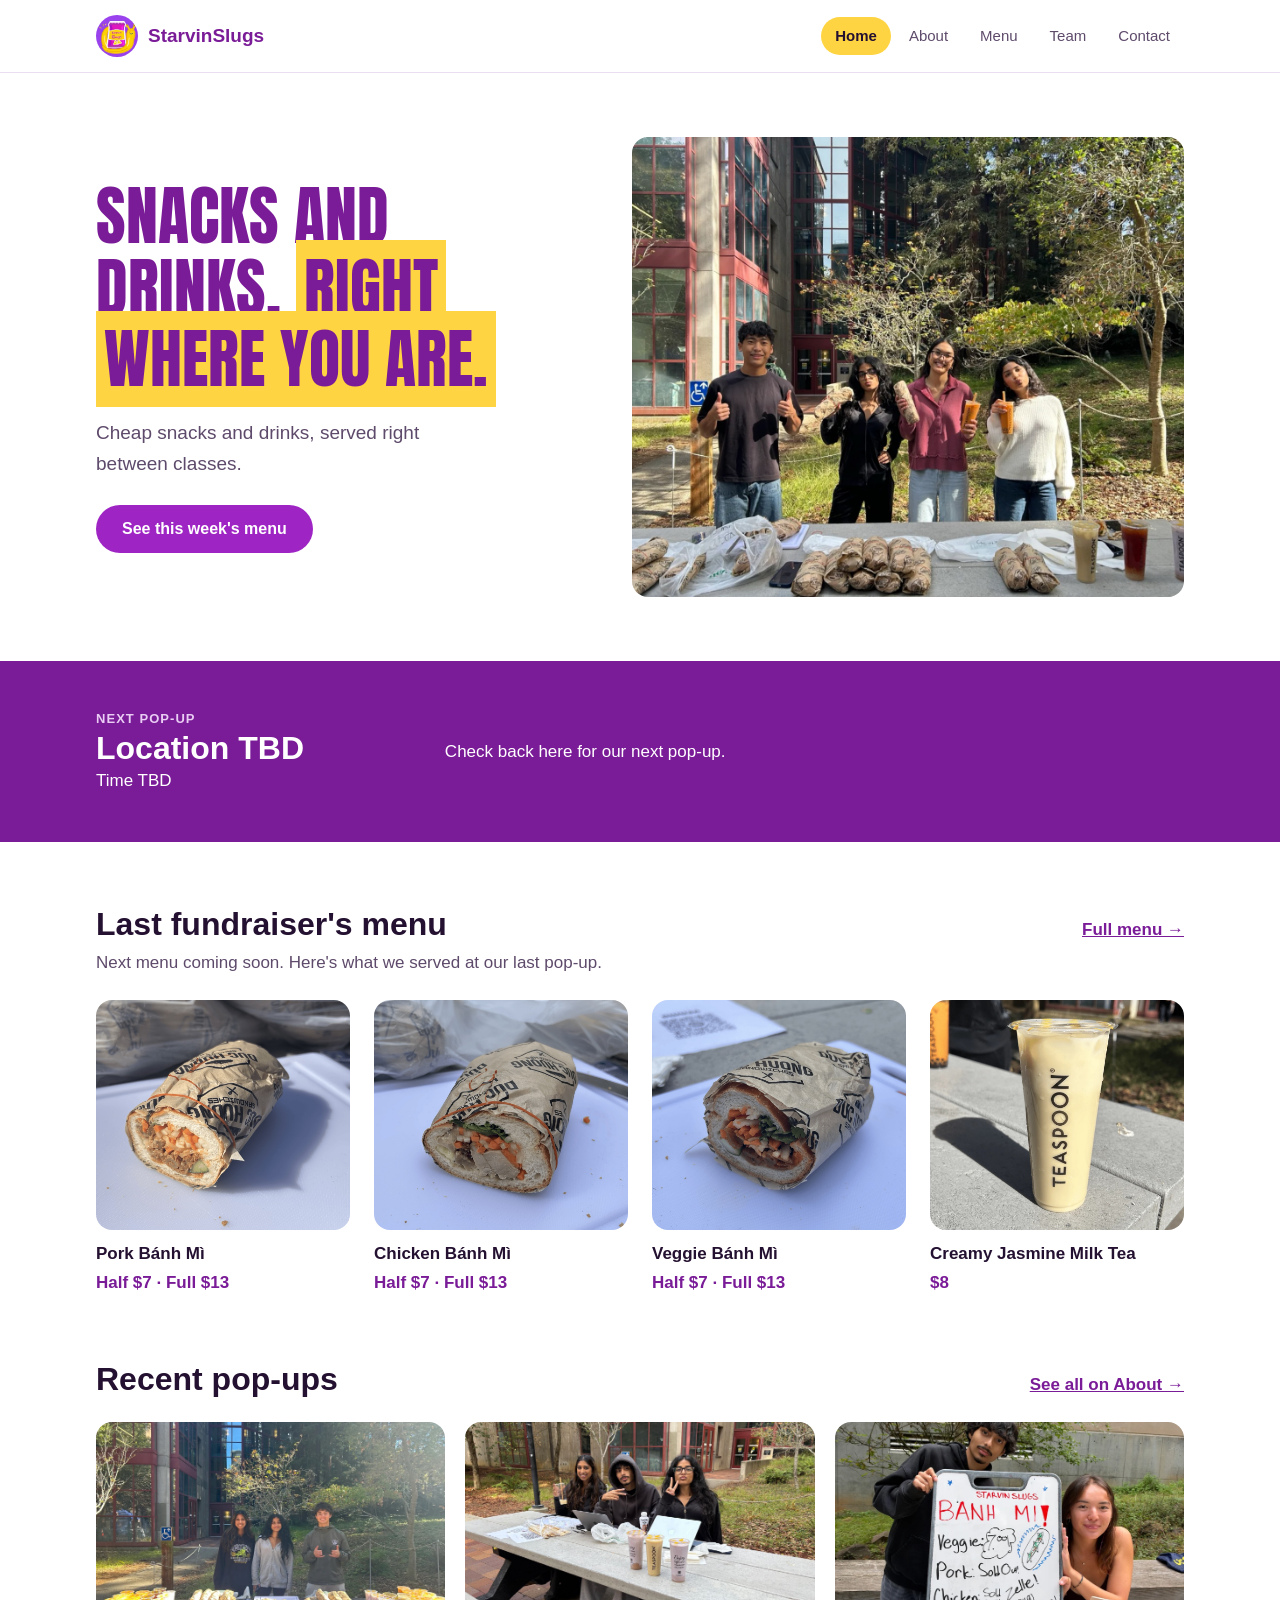
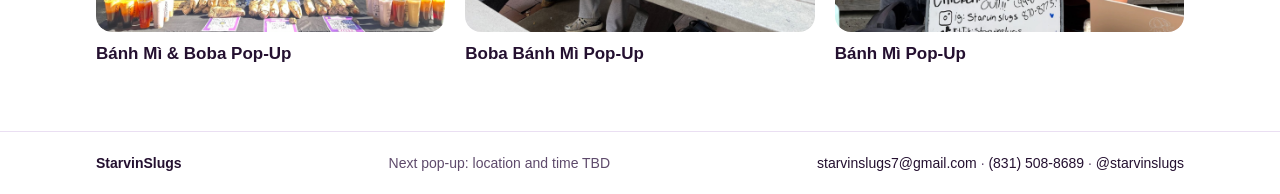
==== commit a7f899b6: "Add files via upload" ====
--- a/index.html
+++ b/index.html
@@ -12,6 +12,8 @@
   <link rel="preconnect" href="https://fonts.gstatic.com" crossorigin>
   <link href="https://fonts.googleapis.com/css2?family=Anton&display=swap" rel="stylesheet">
   <link rel="stylesheet" href="styles.css">
+  <script>window.va = window.va || function () { (window.vaq = window.vaq || []).push(arguments); };</script>
+  <script defer src="/_vercel/insights/script.js"></script>
 </head>
 <body data-page="home">
 <main>
--- a/styles.css
+++ b/styles.css
@@ -131,6 +131,10 @@
 .collage .big { grid-row: 1 / 3; }
 .collage.two { grid-template-columns: 1fr 1fr; grid-template-rows: 320px; }
 .collage.two .big { grid-row: auto; }
+.collage.four { grid-template-columns: 1fr 1fr; grid-template-rows: 380px 380px; }
+.collage.five { grid-template-columns: repeat(6, 1fr); grid-template-rows: 340px 240px; }
+.collage.five > * { grid-column: span 2; }
+.collage.five > :nth-child(-n+2) { grid-column: span 3; }
 
 /* ---------- Menu ---------- */
 .menu-head { display: flex; align-items: flex-end; justify-content: space-between; gap: 24px; flex-wrap: wrap; }
@@ -222,6 +226,10 @@
   .collage .big { grid-row: auto; grid-column: 1 / -1; }
   .collage.two { grid-template-rows: 180px; }
   .collage.two .big { grid-column: auto; }
+  .collage.four { grid-template-rows: 150px 150px; }
+  .collage.five { grid-template-columns: 1fr 1fr; grid-template-rows: 200px 130px 130px; }
+  .collage.five > *, .collage.five > :nth-child(-n+2) { grid-column: auto; }
+  .collage.five > :first-child { grid-column: 1 / -1; }
   .menu-head h1 { font-size: 32px; }
   .cards3, .menu-cols { grid-template-columns: 1fr; }
   .stack .card .photo { height: auto; }
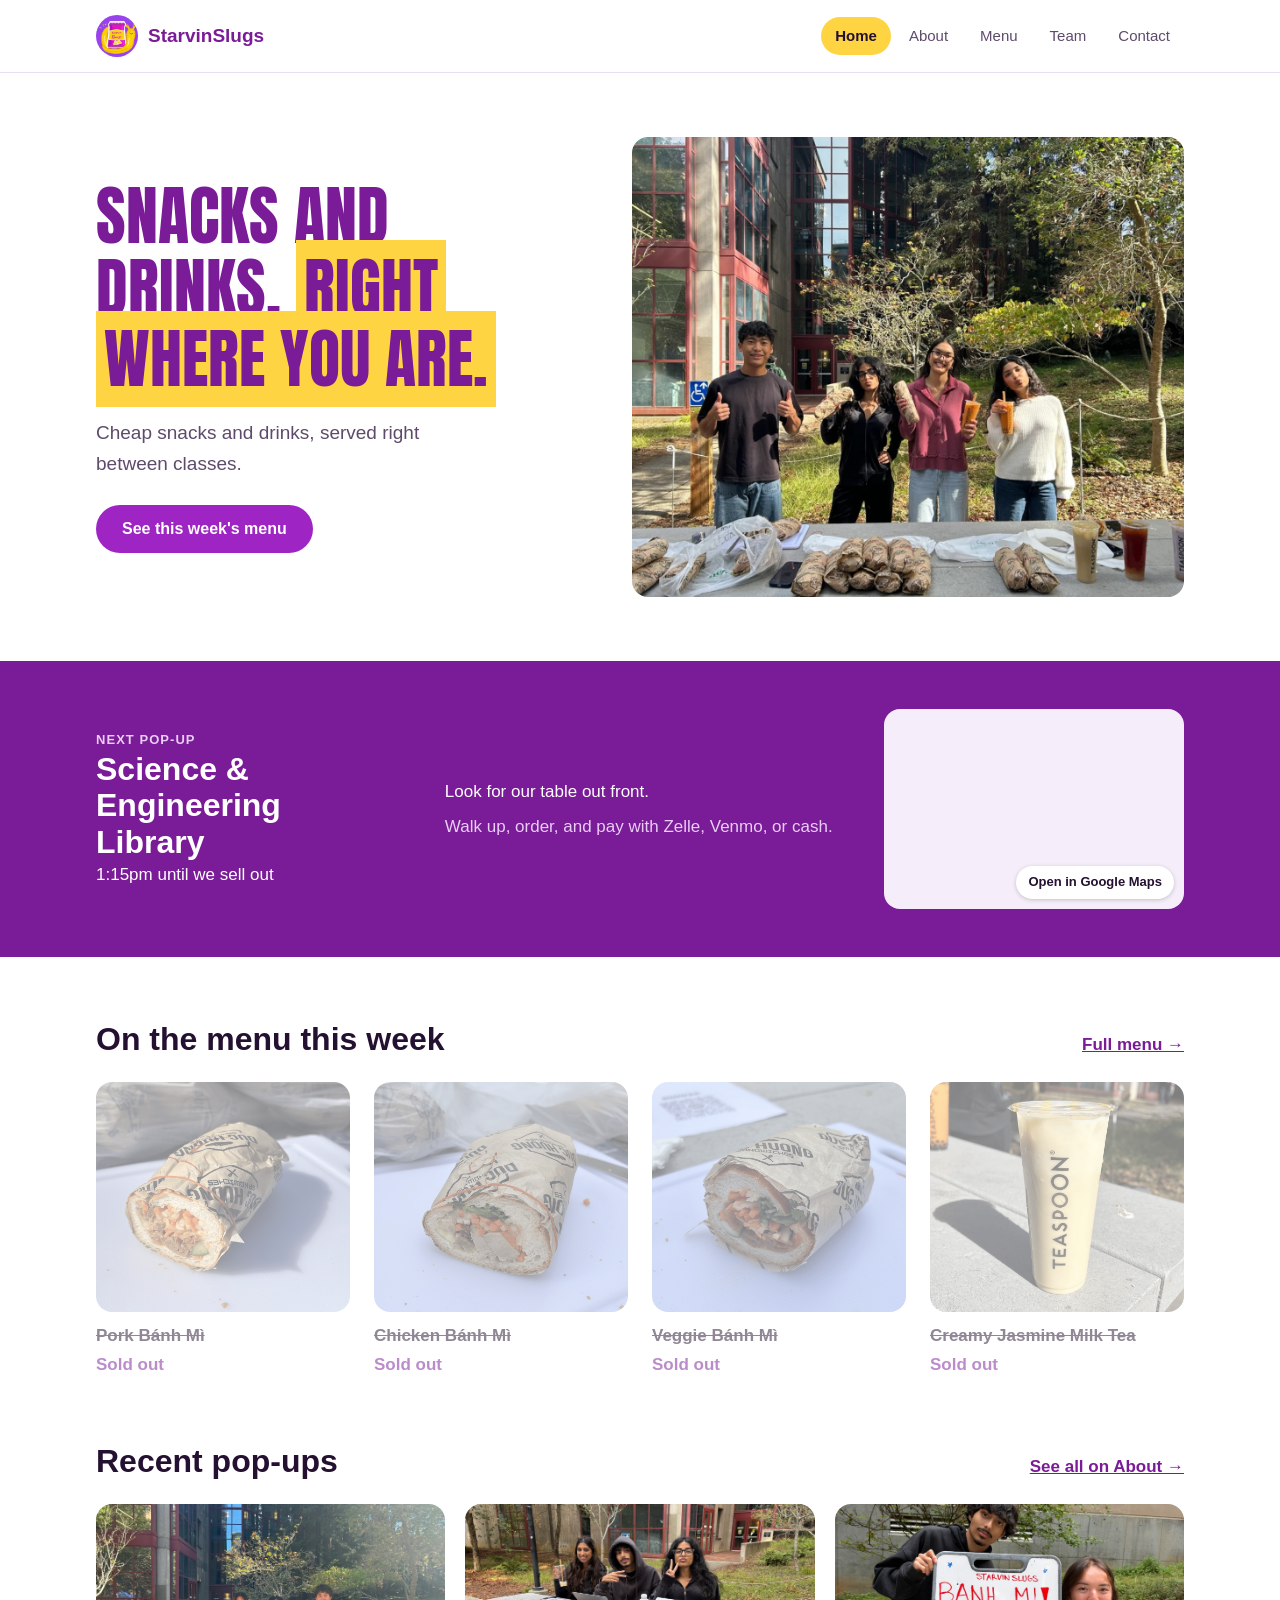
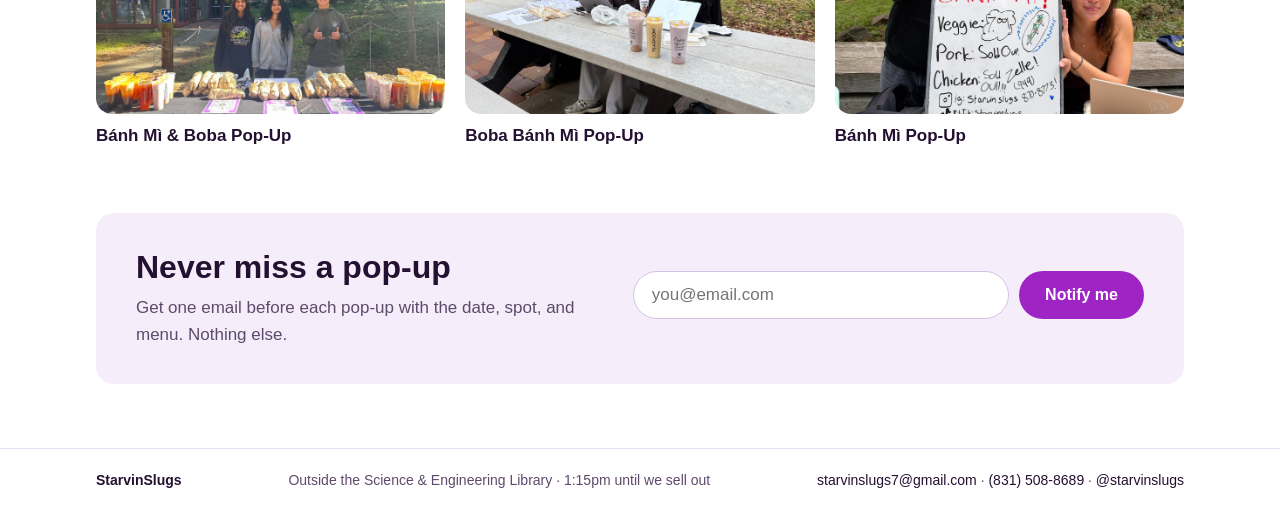
==== commit 5098d6dd: "Add files via upload" ====
--- a/index.html
+++ b/index.html
@@ -51,6 +51,24 @@
     <div class="row-head"><h2 class="h2">Recent pop-ups</h2><a class="link" href="about.html">See all on About →</a></div>
     <div class="popups3" id="home-popups"></div>
   </section>
+
+  <section class="wrap section" id="signup" style="padding-top:0">
+    <div class="signup-card">
+      <div>
+        <h2 class="h2">Never miss a pop-up</h2>
+        <p class="muted">Get one email before each pop-up with the date, spot, and menu. Nothing else.</p>
+      </div>
+      <form id="signup-form" novalidate>
+        <input type="text" name="_honey" style="display:none" tabindex="-1" autocomplete="off">
+        <div class="signup-row">
+          <label class="sr-only" for="signup-email">Email</label>
+          <input id="signup-email" name="email" type="email" inputmode="email" autocomplete="email" placeholder="you@email.com" required>
+          <button class="btn" type="submit">Notify me</button>
+        </div>
+        <p class="form-msg" role="status" aria-live="polite"></p>
+      </form>
+    </div>
+  </section>
 </main>
 <script src="data.js"></script>
 <script src="app.js"></script>
--- a/styles.css
+++ b/styles.css
@@ -258,3 +258,24 @@
 .tbd h3 { font-size: 28px; font-weight: 700; margin-bottom: 8px; }
 .tbd a { color: var(--red-dark); font-weight: 600; }
 .last-title { margin-top: 40px; }
+
+/* ---------- Add to calendar (Home band) ---------- */
+.cal-row { display: flex; align-items: center; gap: 16px; flex-wrap: wrap; margin-top: 14px; }
+.cal-btn { display: inline-flex; align-items: center; height: 38px; padding: 0 18px; border-radius: 999px; background: var(--yellow); color: var(--ink); font-size: 15px; font-weight: 700; text-decoration: none; }
+.cal-btn:hover { background: #ffdf6b; }
+.cal-link { color: #e9cdf4; font-size: 14px; font-weight: 600; }
+
+/* ---------- Email sign-up (Home) ---------- */
+.signup-card { background: var(--sand); border-radius: 18px; padding: 36px 40px; display: grid; grid-template-columns: 1fr 1.1fr; gap: 32px; align-items: center; scroll-margin-top: 90px; }
+.signup-card p.muted { margin-top: 8px; font-size: 17px; }
+.signup-card form { gap: 8px; }
+.signup-row { display: flex; gap: 10px; }
+.signup-row input { flex: 1; min-width: 0; height: 48px; border: 1.5px solid #d5c3e3; border-radius: 999px; padding: 0 18px; font: inherit; background: var(--white); color: var(--ink); }
+.signup-row .btn { flex: none; }
+.sr-only { position: absolute; width: 1px; height: 1px; overflow: hidden; clip: rect(0 0 0 0); white-space: nowrap; }
+@media (max-width: 720px) {
+  .signup-card { grid-template-columns: 1fr; padding: 24px 20px; gap: 18px; }
+  .signup-row { flex-direction: column; }
+  .signup-row input { flex: none; width: 100%; }
+  .signup-row .btn { width: 100%; }
+}
